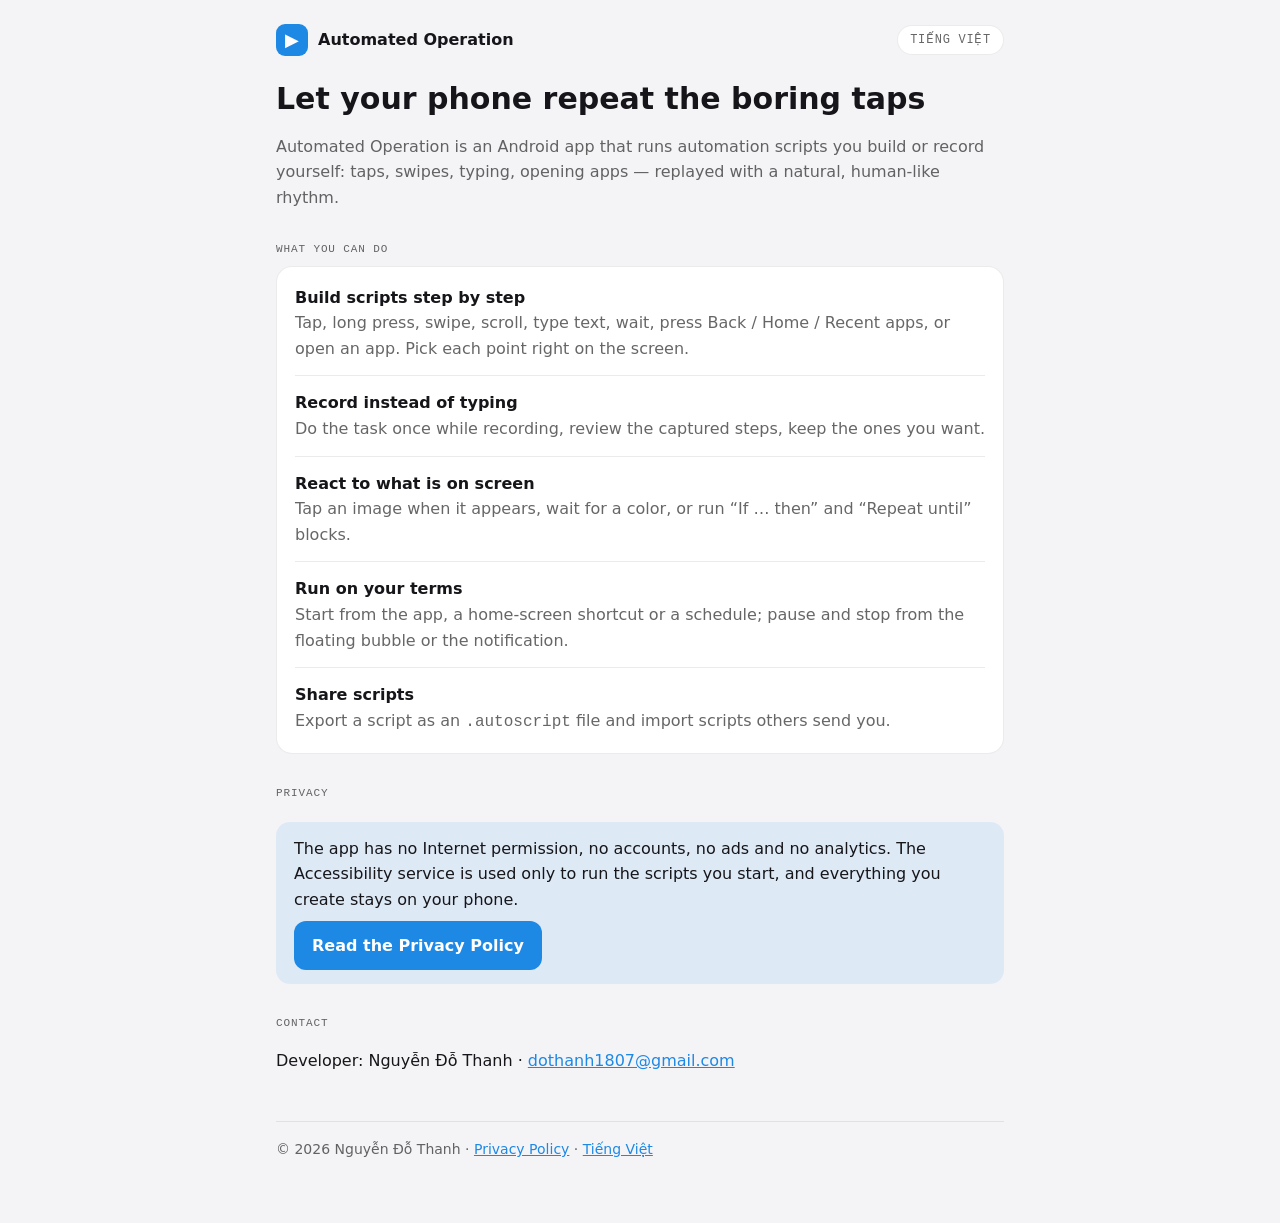
==== index.html @ e149d58d "Add app page and privacy policy (EN, VI) Co-Authored-By: Claude Opus 5.5 <noreply@anthropic.com>" ====
<!doctype html>
<html lang="en">
<head>
  <meta charset="utf-8">
  <meta name="viewport" content="width=device-width, initial-scale=1">
  <title>Automated Operation</title>
  <meta name="description" content="Automated Operation is an Android app that runs the tap, swipe and typing scripts you build or record yourself — fully offline.">
  <link rel="stylesheet" href="style.css">
  <link rel="alternate" hreflang="vi" href="vi/">
</head>
<body>
<div class="wrap">
  <header class="top">
    <a class="brand" href="./"><span class="brand-mark">▶</span>Automated Operation</a>
    <a class="lang" href="vi/">Tiếng Việt</a>
  </header>

  <h1>Let your phone repeat the boring taps</h1>
  <p class="muted">Automated Operation is an Android app that runs automation scripts you build or record
    yourself: taps, swipes, typing, opening apps — replayed with a natural, human-like rhythm.</p>

  <p class="label">What you can do</p>
  <div class="card">
    <div class="row"><strong>Build scripts step by step</strong>
      <span>Tap, long press, swipe, scroll, type text, wait, press Back / Home / Recent apps, or open an
        app. Pick each point right on the screen.</span></div>
    <div class="row"><strong>Record instead of typing</strong>
      <span>Do the task once while recording, review the captured steps, keep the ones you want.</span></div>
    <div class="row"><strong>React to what is on screen</strong>
      <span>Tap an image when it appears, wait for a color, or run “If … then” and “Repeat until”
        blocks.</span></div>
    <div class="row"><strong>Run on your terms</strong>
      <span>Start from the app, a home-screen shortcut or a schedule; pause and stop from the floating
        bubble or the notification.</span></div>
    <div class="row"><strong>Share scripts</strong>
      <span>Export a script as an <code>.autoscript</code> file and import scripts others send you.</span></div>
  </div>

  <p class="label">Privacy</p>
  <div class="callout">
    The app has no Internet permission, no accounts, no ads and no analytics. The Accessibility service
    is used only to run the scripts you start, and everything you create stays on your phone.
    <br><a class="button" href="privacy/">Read the Privacy Policy</a>
  </div>

  <p class="label">Contact</p>
  <p>Developer: Nguyễn Đỗ Thanh ·
    <a href="mailto:dothanh1807@gmail.com">dothanh1807@gmail.com</a></p>

  <footer>© 2026 Nguyễn Đỗ Thanh · <a href="privacy/">Privacy Policy</a> ·
    <a href="vi/">Tiếng Việt</a></footer>
</div>
</body>
</html>
---- style.css ----
:root {
  --bg: #F4F4F7;
  --card: #FFFFFF;
  --text: #16161A;
  --text-2: rgba(0, 0, 0, 0.6);
  --border: rgba(0, 0, 0, 0.08);
  --primary: #1E88E5;
  --primary-soft: rgba(30, 136, 229, 0.10);
  color-scheme: light dark;
}

@media (prefers-color-scheme: dark) {
  :root {
    --bg: #0F0F12;
    --card: #1A1A1F;
    --text: #F2F2F5;
    --text-2: rgba(255, 255, 255, 0.64);
    --border: rgba(255, 255, 255, 0.10);
    --primary: #64B5F6;
    --primary-soft: rgba(100, 181, 246, 0.14);
  }
}

* { box-sizing: border-box; }

body {
  margin: 0;
  background: var(--bg);
  color: var(--text);
  font: 16px/1.6 system-ui, -apple-system, "Segoe UI", Roboto, "Noto Sans", sans-serif;
  -webkit-text-size-adjust: 100%;
}

a { color: var(--primary); }

.wrap {
  max-width: 760px;
  margin: 0 auto;
  padding: 24px 16px 64px;
}

header.top {
  display: flex;
  align-items: center;
  justify-content: space-between;
  gap: 12px;
  margin-bottom: 24px;
}

.brand {
  display: flex;
  align-items: center;
  gap: 10px;
  font-weight: 600;
  text-decoration: none;
  color: var(--text);
}

.brand-mark {
  width: 32px;
  height: 32px;
  border-radius: 9px;
  background: var(--primary);
  display: grid;
  place-items: center;
  color: #fff;
  font-size: 18px;
}

.lang {
  font: 12px/1 ui-monospace, "SFMono-Regular", Consolas, monospace;
  text-transform: uppercase;
  letter-spacing: 0.06em;
  padding: 8px 12px;
  border: 1px solid var(--border);
  border-radius: 999px;
  background: var(--card);
  color: var(--text-2);
  text-decoration: none;
}

h1 {
  font-size: 30px;
  line-height: 1.25;
  margin: 0 0 8px;
}

h2 {
  font-size: 19px;
  margin: 36px 0 10px;
}

h3 {
  font-size: 16px;
  margin: 20px 0 6px;
}

p, li { color: var(--text); }

.muted { color: var(--text-2); }

.label {
  font: 11px/1.4 ui-monospace, "SFMono-Regular", Consolas, monospace;
  text-transform: uppercase;
  letter-spacing: 0.08em;
  color: var(--text-2);
  margin: 32px 0 8px;
}

.card {
  background: var(--card);
  border: 1px solid var(--border);
  border-radius: 16px;
  padding: 4px 18px;
}

.card > * + * { border-top: 1px solid var(--border); }

.row { padding: 14px 0; }

.row strong { display: block; }

.row span { color: var(--text-2); }

.callout {
  background: var(--primary-soft);
  border-radius: 14px;
  padding: 14px 18px;
  margin: 20px 0;
}

.callout ul { margin: 6px 0 0; padding-left: 20px; }

.button {
  display: inline-block;
  background: var(--primary);
  color: #fff;
  text-decoration: none;
  font-weight: 600;
  padding: 12px 18px;
  border-radius: 12px;
  margin-top: 8px;
}

table {
  width: 100%;
  border-collapse: collapse;
  font-size: 15px;
}

th, td {
  text-align: left;
  vertical-align: top;
  padding: 10px 8px;
  border-bottom: 1px solid var(--border);
}

th { color: var(--text-2); font-weight: 600; }

.table-wrap { overflow-x: auto; }

footer {
  margin-top: 48px;
  padding-top: 16px;
  border-top: 1px solid var(--border);
  font-size: 14px;
  color: var(--text-2);
}

@media (max-width: 520px) {
  h1 { font-size: 25px; }
  th, td { padding: 8px 4px; }
}
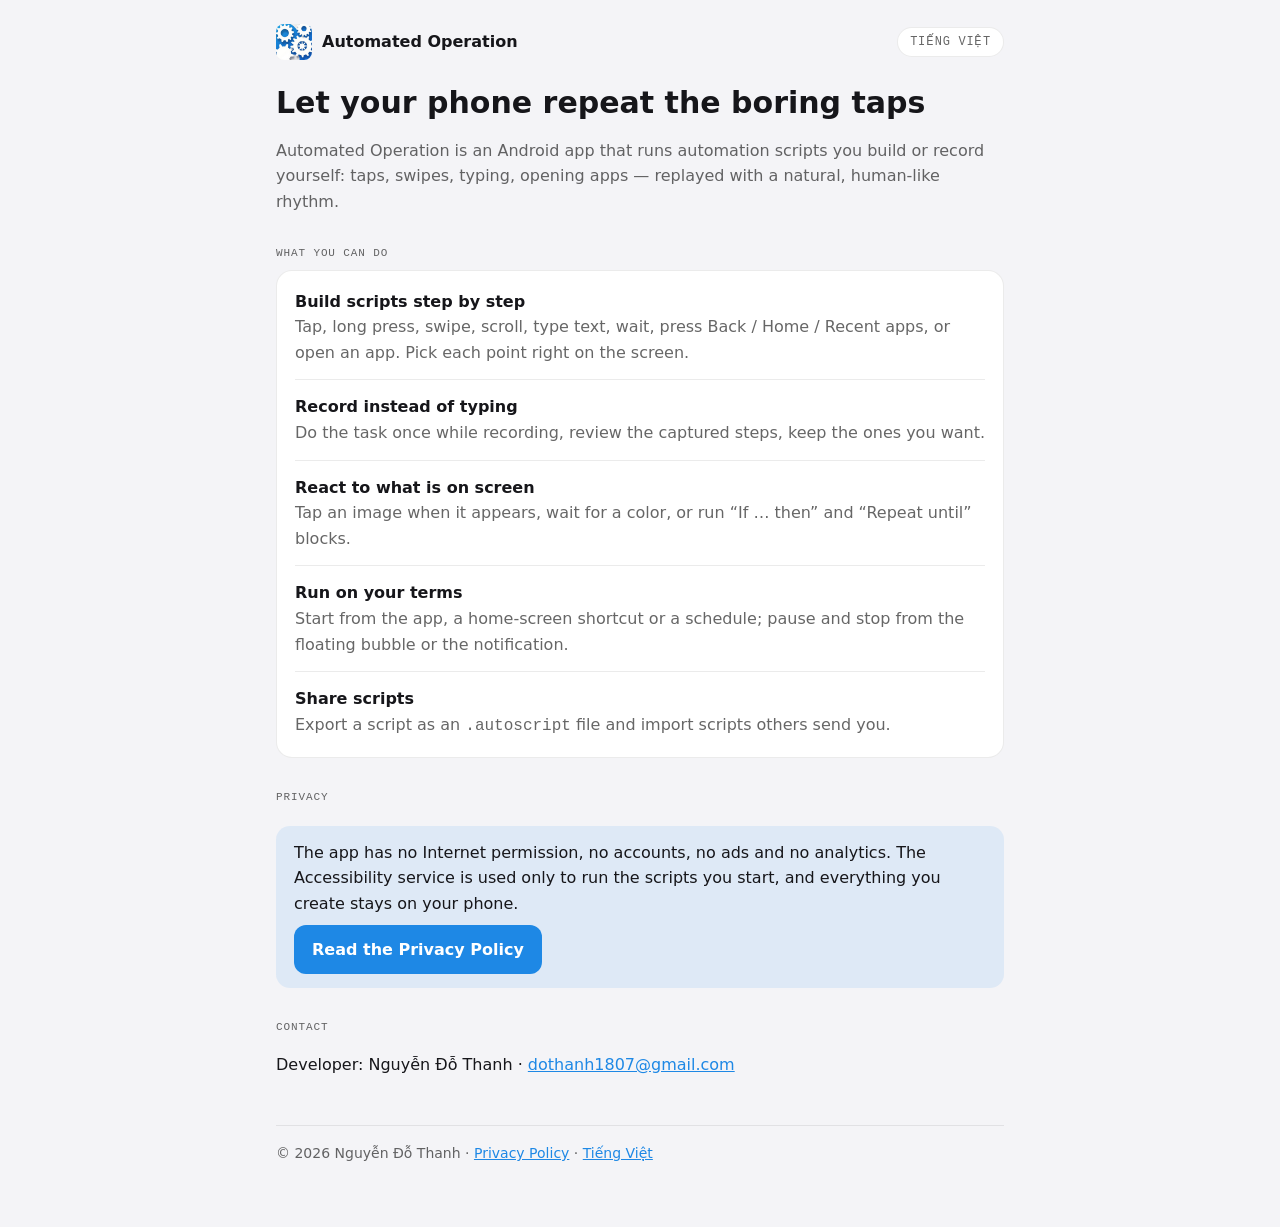
==== commit a1266da1: "Use the app's launcher icon in the header and as favicon Co-Authored-By: Claude Opus 5.5 <noreply@an" ====
--- a/index.html
+++ b/index.html
@@ -6,12 +6,14 @@
   <title>Automated Operation</title>
   <meta name="description" content="Automated Operation is an Android app that runs the tap, swipe and typing scripts you build or record yourself — fully offline.">
   <link rel="stylesheet" href="style.css">
+  <link rel="icon" type="image/png" href="icon.png">
+  <link rel="apple-touch-icon" href="icon.png">
   <link rel="alternate" hreflang="vi" href="vi/">
 </head>
 <body>
 <div class="wrap">
   <header class="top">
-    <a class="brand" href="./"><span class="brand-mark">▶</span>Automated Operation</a>
+    <a class="brand" href="./"><img class="brand-mark" src="icon.png" alt="" width="36" height="36">Automated Operation</a>
     <a class="lang" href="vi/">Tiếng Việt</a>
   </header>
 
--- a/style.css
+++ b/style.css
@@ -56,15 +56,13 @@
   color: var(--text);
 }
 
+/* Icon Play Store vuông tràn viền; bo góc 22% giống cách Play Store hiển thị. */
 .brand-mark {
-  width: 32px;
-  height: 32px;
-  border-radius: 9px;
-  background: var(--primary);
-  display: grid;
-  place-items: center;
-  color: #fff;
-  font-size: 18px;
+  width: 36px;
+  height: 36px;
+  border-radius: 22%;
+  flex-shrink: 0;
+  display: block;
 }
 
 .lang {
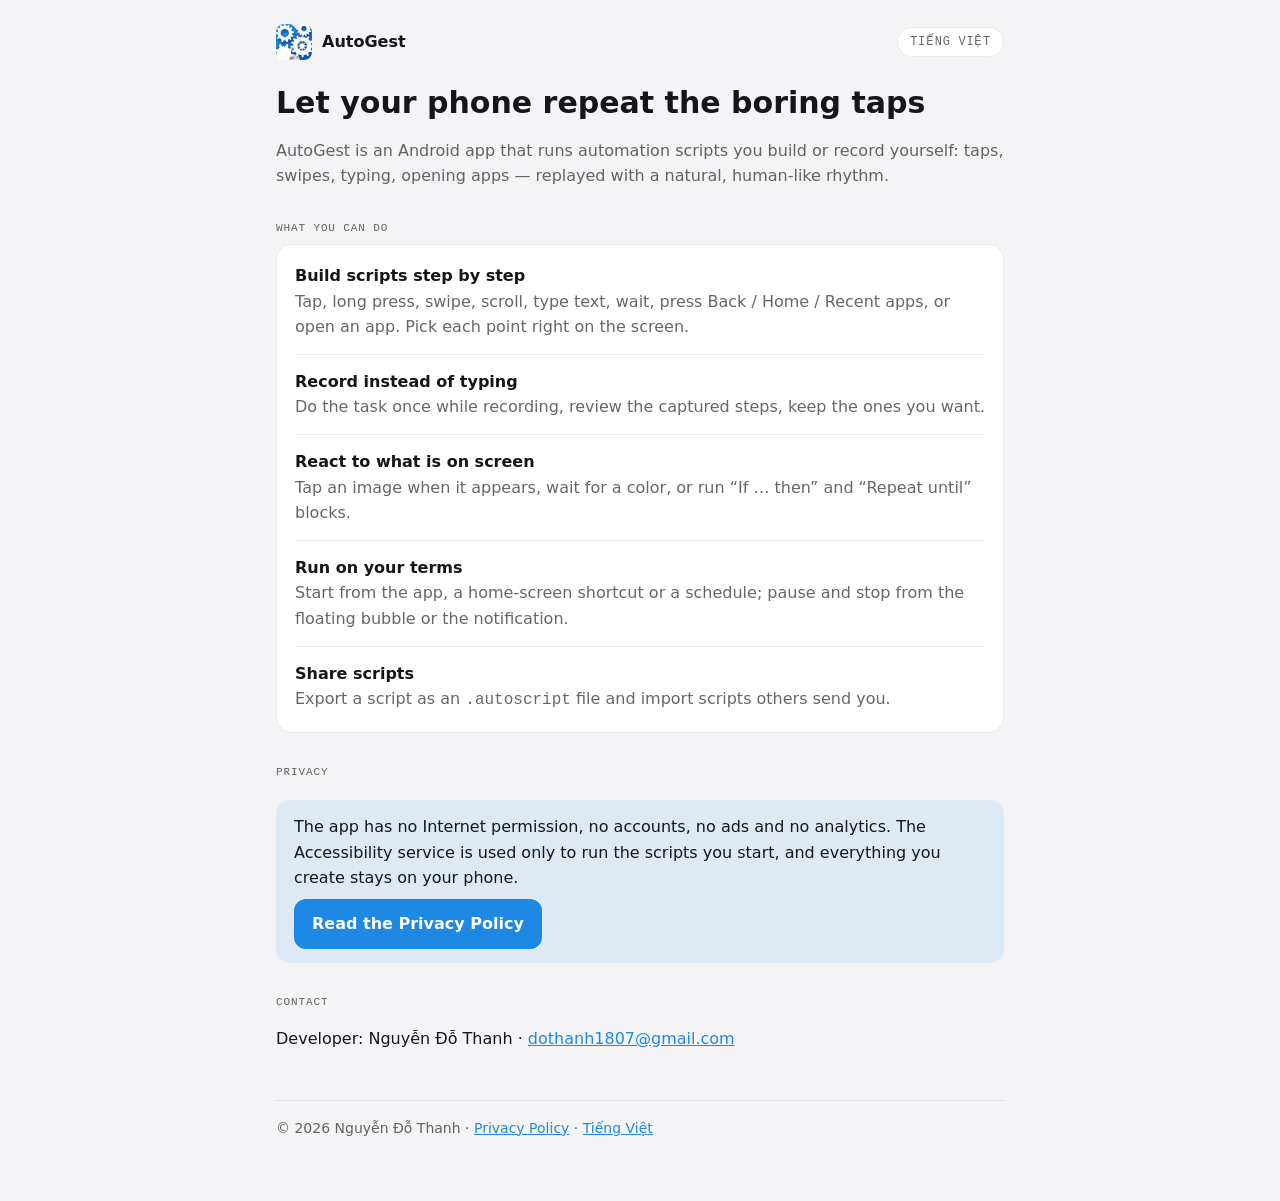
==== commit 728e03f7: "Rename the app to AutoGest Co-Authored-By: Claude Opus 5.5 <noreply@anthropic.com>" ====
--- a/index.html
+++ b/index.html
@@ -3,8 +3,8 @@
 <head>
   <meta charset="utf-8">
   <meta name="viewport" content="width=device-width, initial-scale=1">
-  <title>Automated Operation</title>
-  <meta name="description" content="Automated Operation is an Android app that runs the tap, swipe and typing scripts you build or record yourself — fully offline.">
+  <title>AutoGest</title>
+  <meta name="description" content="AutoGest is an Android app that runs the tap, swipe and typing scripts you build or record yourself — fully offline.">
   <link rel="stylesheet" href="style.css">
   <link rel="icon" type="image/png" href="icon.png">
   <link rel="apple-touch-icon" href="icon.png">
@@ -13,12 +13,12 @@
 <body>
 <div class="wrap">
   <header class="top">
-    <a class="brand" href="./"><img class="brand-mark" src="icon.png" alt="" width="36" height="36">Automated Operation</a>
+    <a class="brand" href="./"><img class="brand-mark" src="icon.png" alt="" width="36" height="36">AutoGest</a>
     <a class="lang" href="vi/">Tiếng Việt</a>
   </header>
 
   <h1>Let your phone repeat the boring taps</h1>
-  <p class="muted">Automated Operation is an Android app that runs automation scripts you build or record
+  <p class="muted">AutoGest is an Android app that runs automation scripts you build or record
     yourself: taps, swipes, typing, opening apps — replayed with a natural, human-like rhythm.</p>
 
   <p class="label">What you can do</p>
